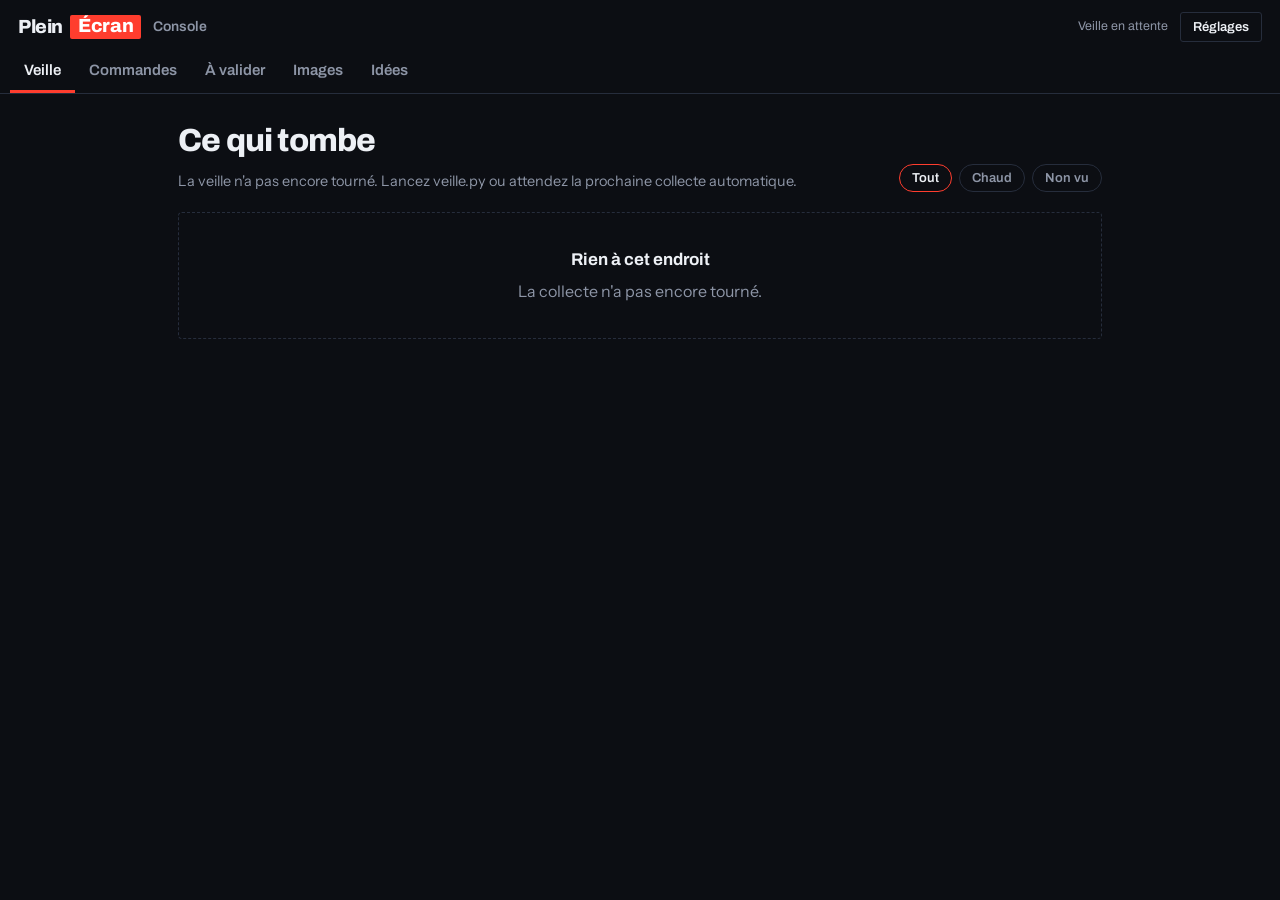
==== console/index.html @ 0e2e40b4 "Add files via upload" ====
<!DOCTYPE html>
<html lang="fr">
<head>
<meta charset="utf-8">
<meta name="viewport" content="width=device-width, initial-scale=1, viewport-fit=cover">
<title>Console — Plein Écran</title>
<meta name="theme-color" content="#0C0E13">
<link rel="manifest" href="manifest.webmanifest">
<link rel="apple-touch-icon" href="icone.png">
<link rel="preconnect" href="https://fonts.googleapis.com">
<link rel="preconnect" href="https://fonts.gstatic.com" crossorigin>
<link href="https://fonts.googleapis.com/css2?family=Archivo:wght@400;500;600;700;800&family=Instrument+Sans:wght@400;500;600&display=swap" rel="stylesheet">
<link rel="stylesheet" href="console.css">
</head>
<body>

<header class="barre">
  <div class="barre-corps">
    <a class="marque" href="../index.html" title="Voir le site">
      <span class="marque-mot">Plein</span><span class="marque-bloc">Écran</span>
    </a>
    <span class="barre-titre">Console</span>
    <span class="etat" id="etat">Chargement</span>
    <button class="bouton-fin" id="ouvrir-reglages" type="button" aria-label="Réglages">Réglages</button>
  </div>
  <nav class="onglets" id="onglets" aria-label="Sections">
    <button class="onglet actif" data-vue="veille" type="button">Veille<span class="pastille" id="pastille-veille"></span></button>
    <button class="onglet" data-vue="commandes" type="button">Commandes<span class="pastille" id="pastille-commandes"></span></button>
    <button class="onglet" data-vue="validation" type="button">À valider<span class="pastille" id="pastille-validation"></span></button>
    <button class="onglet" data-vue="images" type="button">Images<span class="pastille" id="pastille-images"></span></button>
    <button class="onglet" data-vue="idees" type="button">Idées</button>
  </nav>
</header>

<main id="contenu">

  <!-- ============ VEILLE ============ -->
  <section class="vue active" id="vue-veille">
    <div class="entete-vue">
      <div>
        <h1>Ce qui tombe</h1>
        <p class="sous" id="maj-veille">Collecte toutes les deux heures.</p>
      </div>
      <div class="filtres-rapides">
        <button class="puce active" data-filtre="tout" type="button">Tout</button>
        <button class="puce" data-filtre="chaud" type="button">Chaud</button>
        <button class="puce" data-filtre="nouveau" type="button">Non vu</button>
      </div>
    </div>
    <div id="liste-veille"></div>
  </section>

  <!-- ============ COMMANDES ============ -->
  <section class="vue" id="vue-commandes">
    <div class="entete-vue">
      <div>
        <h1>Ce que j'écris</h1>
        <p class="sous">Les sujets que vous avez commandés, avec votre angle. Je les reprends à la prochaine session.</p>
      </div>
    </div>
    <div id="liste-commandes"></div>
  </section>

  <!-- ============ VALIDATION ============ -->
  <section class="vue" id="vue-validation">
    <div class="entete-vue">
      <div>
        <h1>À valider</h1>
        <p class="sous">Articles écrits, en attente de votre accord. Rien n'est en ligne avant.</p>
      </div>
    </div>
    <div id="liste-validation"></div>
  </section>

  <!-- ============ IMAGES ============ -->
  <section class="vue" id="vue-images">
    <div class="entete-vue">
      <div>
        <h1>Images</h1>
        <p class="sous">Licence vérifiée automatiquement. Vous jugez la pertinence.</p>
      </div>
    </div>
    <div id="liste-images"></div>
  </section>

  <!-- ============ IDÉES ============ -->
  <section class="vue" id="vue-idees">
    <div class="entete-vue">
      <div>
        <h1>Boîte à idées</h1>
        <p class="sous">En vrac, sans mise en forme. Je pioche dedans quand il faut produire.</p>
      </div>
    </div>

    <form class="carte-saisie" id="form-idee">
      <div class="rang">
        <label class="champ">
          <span>Type</span>
          <select id="idee-type">
            <option value="article">Article</option>
            <option value="edito">Édito du jour</option>
            <option value="retro">Encore jouable ?</option>
          </select>
        </label>
        <label class="champ large">
          <span>Sujet, jeu, ou angle</span>
          <input type="text" id="idee-titre" placeholder="Ex. Les remakes qui suppriment les temps de chargement" required>
        </label>
      </div>
      <label class="champ">
        <span>Votre point de vue, en vrac</span>
        <textarea id="idee-note" rows="4" placeholder="Ce que vous en pensez, ce qu'il faut dire, ce qu'il ne faut surtout pas dire, un souvenir, une comparaison."></textarea>
      </label>
      <div class="rang fin">
        <button class="bouton" type="submit">Ajouter à la boîte</button>
      </div>
    </form>

    <div class="groupes-idees">
      <div>
        <h2 class="titre-groupe">Édito <span class="compte" id="compte-edito"></span></h2>
        <p class="sous">Un par jour. Si la boîte est vide, j'écris sur l'actu la plus chaude du moment.</p>
        <div id="liste-edito"></div>
      </div>
      <div>
        <h2 class="titre-groupe">Encore jouable ? <span class="compte" id="compte-retro"></span></h2>
        <p class="sous">Jeux, genres, angles d'approche que vous voulez voir traités.</p>
        <div id="liste-retro"></div>
      </div>
      <div>
        <h2 class="titre-groupe">Articles <span class="compte" id="compte-article"></span></h2>
        <p class="sous">Sujets hors actualité chaude.</p>
        <div id="liste-idees-article"></div>
      </div>
    </div>
  </section>

</main>

<!-- ============ RÉGLAGES ============ -->
<dialog id="reglages">
  <form method="dialog" class="panneau-reglages">
    <h2>Réglages</h2>

    <section>
      <h3>Synchronisation entre appareils</h3>
      <p class="sous">Vos notes sont enregistrées sur cet appareil. Pour les retrouver sur le téléphone comme sur le PC, la console écrit dans votre dépôt GitHub.</p>
      <label class="champ">
        <span>Dépôt (format pseudo/nom-du-depot)</span>
        <input type="text" id="reg-depot" placeholder="vieuxjoueur/plein-ecran">
      </label>
      <label class="champ">
        <span>Jeton d'accès personnel</span>
        <input type="password" id="reg-jeton" placeholder="github_pat_…" autocomplete="off">
      </label>
      <p class="avertissement">Créez un jeton <strong>à portée restreinte</strong> : un seul dépôt, permission Contents en lecture et écriture, rien d'autre. Il reste sur cet appareil et n'est envoyé qu'à GitHub. À saisir vous-même, sur chaque appareil.</p>
      <div class="rang">
        <button class="bouton-creux" id="tester-sync" type="button">Tester la connexion</button>
        <button class="bouton-creux" id="tirer-sync" type="button">Récupérer</button>
        <button class="bouton-creux" id="pousser-sync" type="button">Envoyer</button>
      </div>
      <p class="retour" id="retour-sync"></p>
    </section>

    <section>
      <h3>Notifications</h3>
      <p class="sous">Alerte sur cet appareil quand un sujet chaud apparaît, tant que la console est ouverte ou installée. Pour être prévenu console fermée, c'est le courriel envoyé par la veille qui prend le relais.</p>
      <div class="rang">
        <button class="bouton-creux" id="activer-notifs" type="button">Autoriser les notifications</button>
      </div>
      <p class="retour" id="retour-notifs"></p>
    </section>

    <section>
      <h3>Données</h3>
      <div class="rang">
        <button class="bouton-creux" id="exporter" type="button">Exporter en JSON</button>
        <button class="bouton-creux danger" id="vider" type="button">Tout effacer</button>
      </div>
    </section>

    <div class="rang fin">
      <button class="bouton" value="fermer">Fermer</button>
    </div>
  </form>
</dialog>

<div class="toast" id="toast" role="status" aria-live="polite"></div>

<script src="veille.js"></script>
<script src="attente.js"></script>
<script src="console.js"></script>
</body>
</html>
---- console/console.css ----
/* Console éditoriale — Plein Écran
   Même système de couleurs que le site, densité d'un outil de travail. */

:root {
  --nuit:     #0C0E13;
  --panneau:  #141822;
  --panneau2: #1B2130;
  --trait:    #262D3C;
  --blanc:    #EDF0F5;
  --gris:     #8D95A6;
  --signal:   #FF3D2E;
  --data:     #4DA3FF;
  --vert:     #35D48A;
  --ambre:    #FFB020;
  --titre: "Archivo", "Helvetica Neue", Arial, sans-serif;
  --texte: "Instrument Sans", "Segoe UI", system-ui, sans-serif;
}

* { box-sizing: border-box; }

body {
  margin: 0;
  background: var(--nuit);
  color: var(--blanc);
  font-family: var(--texte);
  font-size: 16px;
  line-height: 1.55;
  -webkit-font-smoothing: antialiased;
  padding-bottom: env(safe-area-inset-bottom);
}

@media (prefers-reduced-motion: reduce) { * { transition: none !important; animation: none !important; } }

:focus-visible { outline: 3px solid var(--data); outline-offset: 2px; }
a { color: var(--data); }

/* ---------- Barre et onglets ---------- */

.barre { position: sticky; top: 0; z-index: 20; background: var(--nuit); border-bottom: 1px solid var(--trait); padding-top: env(safe-area-inset-top); }
.barre-corps { display: flex; align-items: center; gap: 12px; padding: 12px 18px 10px; }
.marque { display: flex; align-items: center; text-decoration: none; }
.marque-mot { font-family: var(--titre); font-weight: 800; font-size: 19px; letter-spacing: -.02em; color: var(--blanc); }
.marque-bloc {
  font-family: var(--titre); font-weight: 800; font-size: 19px; line-height: 1.1;
  letter-spacing: -.02em; color: #fff; background: var(--signal);
  padding: 1px 8px 3px; margin-left: 7px; border-radius: 2px; display: inline-block;
}
.barre-titre { font-family: var(--titre); font-weight: 600; font-size: 14px; color: var(--gris); }
.etat { margin-left: auto; font-family: var(--titre); font-size: 12.5px; color: var(--gris); }
.bouton-fin { background: none; border: 1px solid var(--trait); color: var(--blanc); font-family: var(--titre); font-weight: 600; font-size: 13px; padding: 7px 12px; border-radius: 3px; cursor: pointer; }

.onglets { display: flex; gap: 0; overflow-x: auto; padding: 0 10px; scrollbar-width: none; }
.onglets::-webkit-scrollbar { display: none; }
.onglet {
  position: relative; background: none; border: none; border-bottom: 3px solid transparent;
  color: var(--gris); font-family: var(--titre); font-weight: 600; font-size: 15px;
  padding: 10px 14px 12px; cursor: pointer; white-space: nowrap;
}
.onglet.actif { color: var(--blanc); border-bottom-color: var(--signal); }
.pastille { display: none; background: var(--signal); color: #fff; font-size: 11px; border-radius: 9px; padding: 1px 6px; margin-left: 7px; vertical-align: 2px; }
.pastille.visible { display: inline-block; }

/* ---------- Vues ---------- */

#contenu { max-width: 960px; margin: 0 auto; padding: 22px 18px 70px; }
.vue { display: none; }
.vue.active { display: block; }

.entete-vue { display: flex; justify-content: space-between; align-items: flex-end; gap: 16px; flex-wrap: wrap; margin-bottom: 20px; }
.entete-vue h1 { font-family: var(--titre); font-weight: 800; font-size: clamp(24px, 5vw, 32px); letter-spacing: -.025em; margin: 0 0 4px; }
.sous { color: var(--gris); font-size: 14.5px; margin: 0; max-width: 62ch; }

.filtres-rapides { display: flex; gap: 7px; }
.puce { background: none; border: 1px solid var(--trait); color: var(--gris); font-family: var(--titre); font-weight: 600; font-size: 13px; padding: 6px 12px; border-radius: 20px; cursor: pointer; }
.puce.active { border-color: var(--signal); color: var(--blanc); }

/* ---------- Cartes de sujet ---------- */

.sujet { border: 1px solid var(--trait); border-radius: 4px; background: var(--panneau); padding: 16px 18px; margin-bottom: 12px; }
.sujet.chaud { border-left: 4px solid var(--signal); }
.sujet.traite { opacity: .5; }
.sujet-tete { display: flex; align-items: flex-start; gap: 12px; }
.sujet h3 { font-family: var(--titre); font-weight: 700; font-size: 17.5px; line-height: 1.24; margin: 0 0 7px; flex: 1; }
.sujet h3 a { color: var(--blanc); text-decoration: none; }
.sujet h3 a:hover { color: var(--signal); }
.thermo { font-family: var(--titre); font-weight: 800; font-size: 13px; color: var(--signal); border: 1px solid var(--signal); border-radius: 3px; padding: 2px 7px; white-space: nowrap; }
.thermo.tiede { color: var(--ambre); border-color: var(--ambre); }
.thermo.froid { color: var(--gris); border-color: var(--trait); }
.meta { font-size: 13.5px; color: var(--gris); margin: 0 0 10px; }
.liens-sources { display: flex; flex-wrap: wrap; gap: 6px; margin-bottom: 12px; }
.lien-source { font-family: var(--titre); font-weight: 600; font-size: 12px; color: var(--data); border: 1px solid rgba(77,163,255,.3); border-radius: 3px; padding: 2px 7px; text-decoration: none; }
.lien-source:hover { border-color: var(--data); }

.actions { display: flex; flex-wrap: wrap; gap: 8px; }
.bouton, .bouton-creux {
  font-family: var(--titre); font-weight: 700; font-size: 14px; padding: 9px 16px;
  border-radius: 3px; cursor: pointer; border: 1px solid var(--signal); background: var(--signal); color: #fff;
}
.bouton:hover { background: #E12E1F; border-color: #E12E1F; }
.bouton-creux { background: none; color: var(--blanc); border-color: var(--trait); font-weight: 600; }
.bouton-creux:hover { border-color: var(--blanc); }
.bouton-creux.danger { color: var(--signal); border-color: rgba(255,61,46,.4); }
.bouton-creux.vert { color: var(--vert); border-color: rgba(53,212,138,.4); }

.zone-angle { margin-top: 12px; display: none; }
.zone-angle.ouverte { display: block; }
.zone-angle textarea { width: 100%; }

/* ---------- Champs ---------- */

.champ { display: flex; flex-direction: column; gap: 5px; font-size: 14px; color: var(--gris); }
.champ span { font-family: var(--titre); font-weight: 600; font-size: 13px; }
.champ.large { flex: 1; }
input[type="text"], input[type="password"], select, textarea {
  width: 100%; background: var(--nuit); color: var(--blanc); border: 1px solid var(--trait);
  border-radius: 3px; padding: 10px 12px; font-family: var(--texte); font-size: 15px; resize: vertical;
}
input:focus, select:focus, textarea:focus { border-color: var(--data); outline: none; }

.rang { display: flex; gap: 12px; flex-wrap: wrap; align-items: flex-end; margin-bottom: 12px; }
.rang.fin { justify-content: flex-end; margin-bottom: 0; }

.carte-saisie { border: 1px solid var(--trait); border-radius: 4px; background: var(--panneau); padding: 18px; margin-bottom: 28px; }

/* ---------- Idées ---------- */

.groupes-idees { display: grid; gap: 30px; }
.titre-groupe { font-family: var(--titre); font-weight: 800; font-size: 19px; letter-spacing: -.02em; margin: 0 0 4px; }
.compte { font-family: var(--titre); font-weight: 600; font-size: 13px; color: var(--gris); }
.idee { border: 1px solid var(--trait); border-left: 3px solid var(--data); border-radius: 3px; background: var(--panneau); padding: 13px 15px; margin: 10px 0; }
.idee h4 { font-family: var(--titre); font-weight: 700; font-size: 16px; margin: 0 0 5px; }
.idee p { margin: 0 0 9px; font-size: 14.5px; color: var(--gris); white-space: pre-wrap; }
.idee .actions { gap: 6px; }
.idee .bouton-creux { font-size: 13px; padding: 6px 11px; }
.idee.utilisee { opacity: .45; border-left-color: var(--trait); }

/* ---------- Validation et images ---------- */

.avalider { border: 1px solid var(--trait); border-radius: 4px; background: var(--panneau); padding: 18px; margin-bottom: 14px; }
.avalider h3 { font-family: var(--titre); font-weight: 800; font-size: 20px; line-height: 1.15; margin: 0 0 8px; }
.avalider .chapo { font-size: 15px; color: var(--gris); margin: 0 0 12px; }
.apercu-image { display: grid; grid-template-columns: 190px minmax(0,1fr); gap: 16px; align-items: start; }
.apercu-image img { width: 100%; aspect-ratio: 16/9; object-fit: cover; border-radius: 3px; border: 1px solid var(--trait); }
.credit { font-size: 13px; color: var(--gris); margin: 0 0 10px; }
@media (max-width: 620px) { .apercu-image { grid-template-columns: 1fr; } }

.decision { font-family: var(--titre); font-weight: 700; font-size: 13px; padding: 3px 9px; border-radius: 3px; display: inline-block; margin-bottom: 8px; }
.decision.oui { background: var(--vert); color: #0C0E13; }
.decision.non { background: var(--signal); color: #fff; }

/* ---------- Vide, réglages, toast ---------- */

.vide { border: 1px dashed var(--trait); border-radius: 4px; padding: 34px 22px; text-align: center; color: var(--gris); }
.vide strong { display: block; font-family: var(--titre); font-size: 17px; color: var(--blanc); margin-bottom: 6px; }

dialog { border: 1px solid var(--trait); border-radius: 5px; background: var(--panneau); color: var(--blanc); max-width: 540px; width: calc(100% - 32px); padding: 0; }
dialog::backdrop { background: rgba(6,8,12,.72); }
.panneau-reglages { padding: 22px; }
.panneau-reglages h2 { font-family: var(--titre); font-weight: 800; font-size: 22px; margin: 0 0 18px; }
.panneau-reglages section { border-top: 1px solid var(--trait); padding: 18px 0; }
.panneau-reglages h3 { font-family: var(--titre); font-weight: 700; font-size: 16px; margin: 0 0 6px; }
.panneau-reglages .champ { margin-bottom: 12px; }
.avertissement { font-size: 13px; color: var(--ambre); border-left: 3px solid var(--ambre); padding-left: 12px; margin: 12px 0; }
.retour { font-size: 13.5px; color: var(--gris); margin: 10px 0 0; min-height: 1em; }
.retour.ok { color: var(--vert); }
.retour.erreur { color: var(--signal); }

.toast {
  position: fixed; left: 50%; bottom: 24px; transform: translateX(-50%) translateY(20px);
  background: var(--panneau2); border: 1px solid var(--trait); border-left: 4px solid var(--vert);
  color: var(--blanc); font-size: 14.5px; padding: 12px 18px; border-radius: 4px;
  opacity: 0; pointer-events: none; transition: opacity .18s, transform .18s; z-index: 50; max-width: 90vw;
}
.toast.visible { opacity: 1; transform: translateX(-50%) translateY(0); }
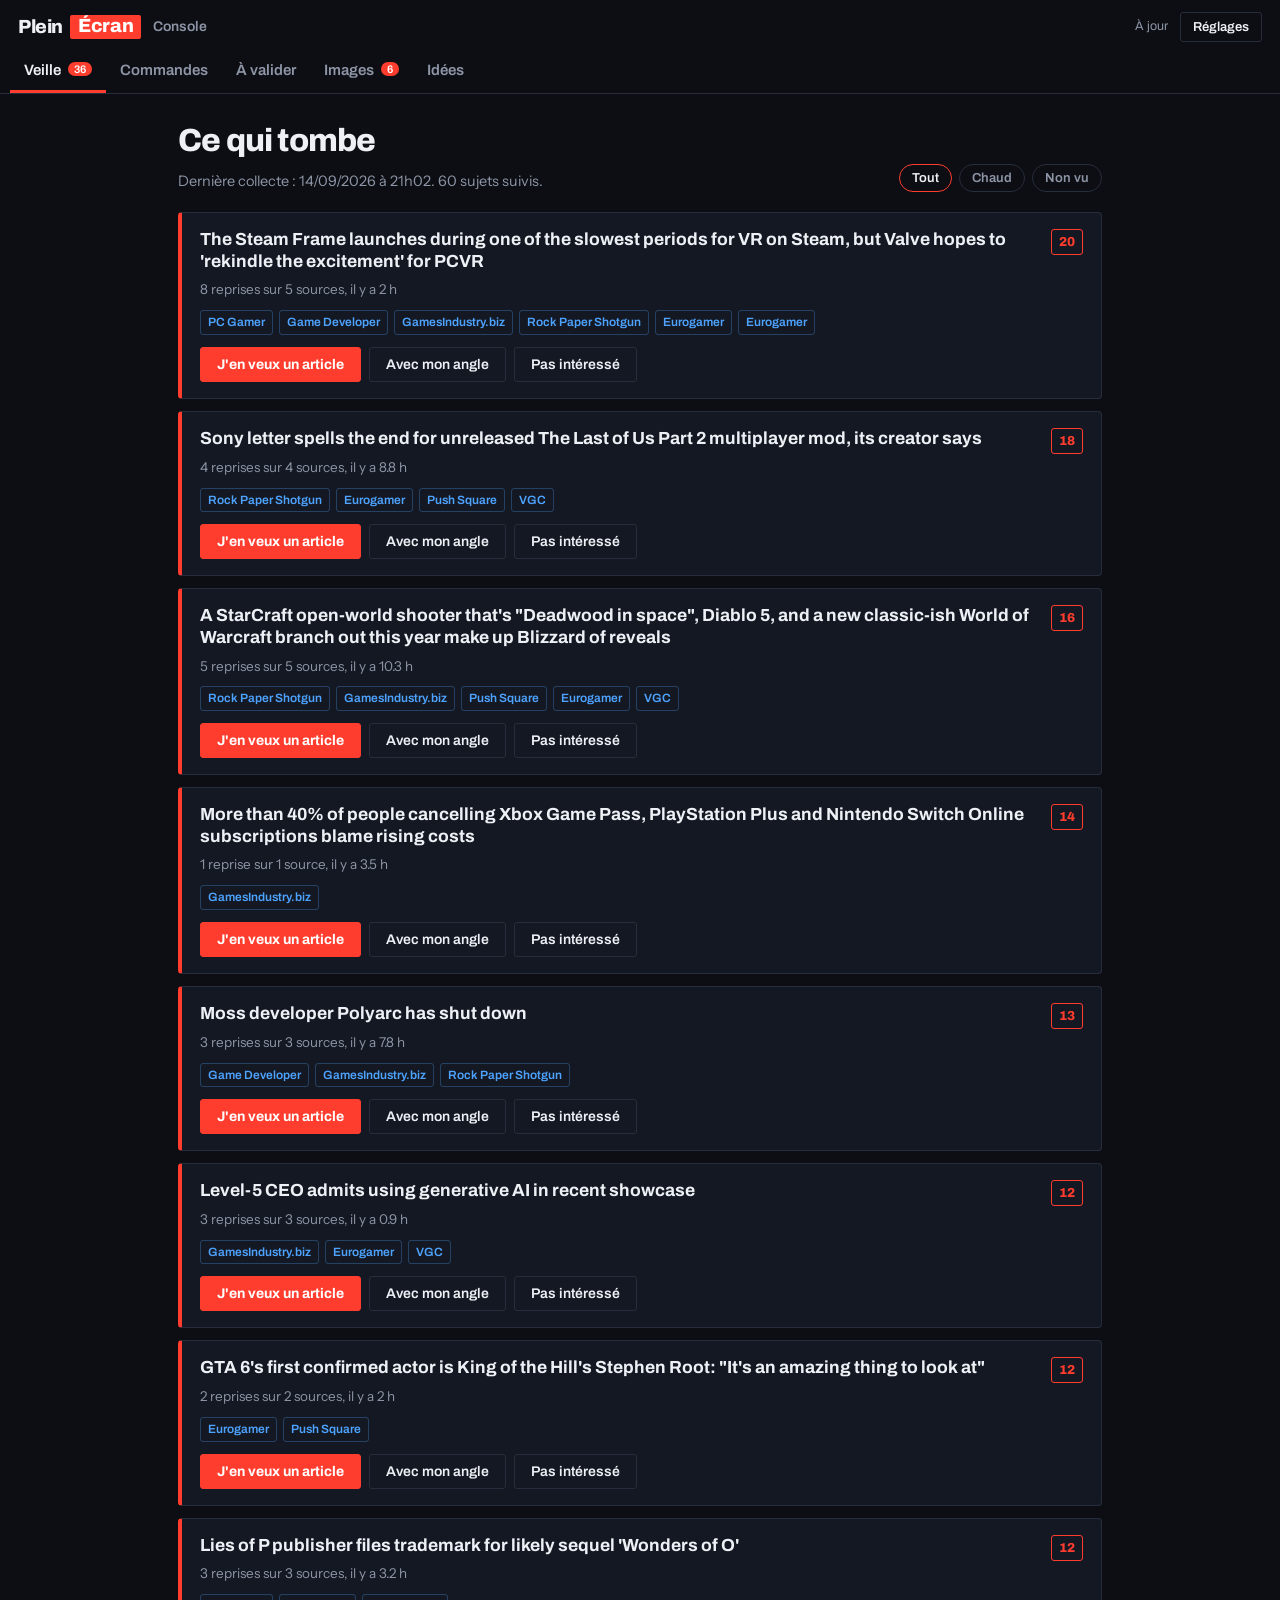
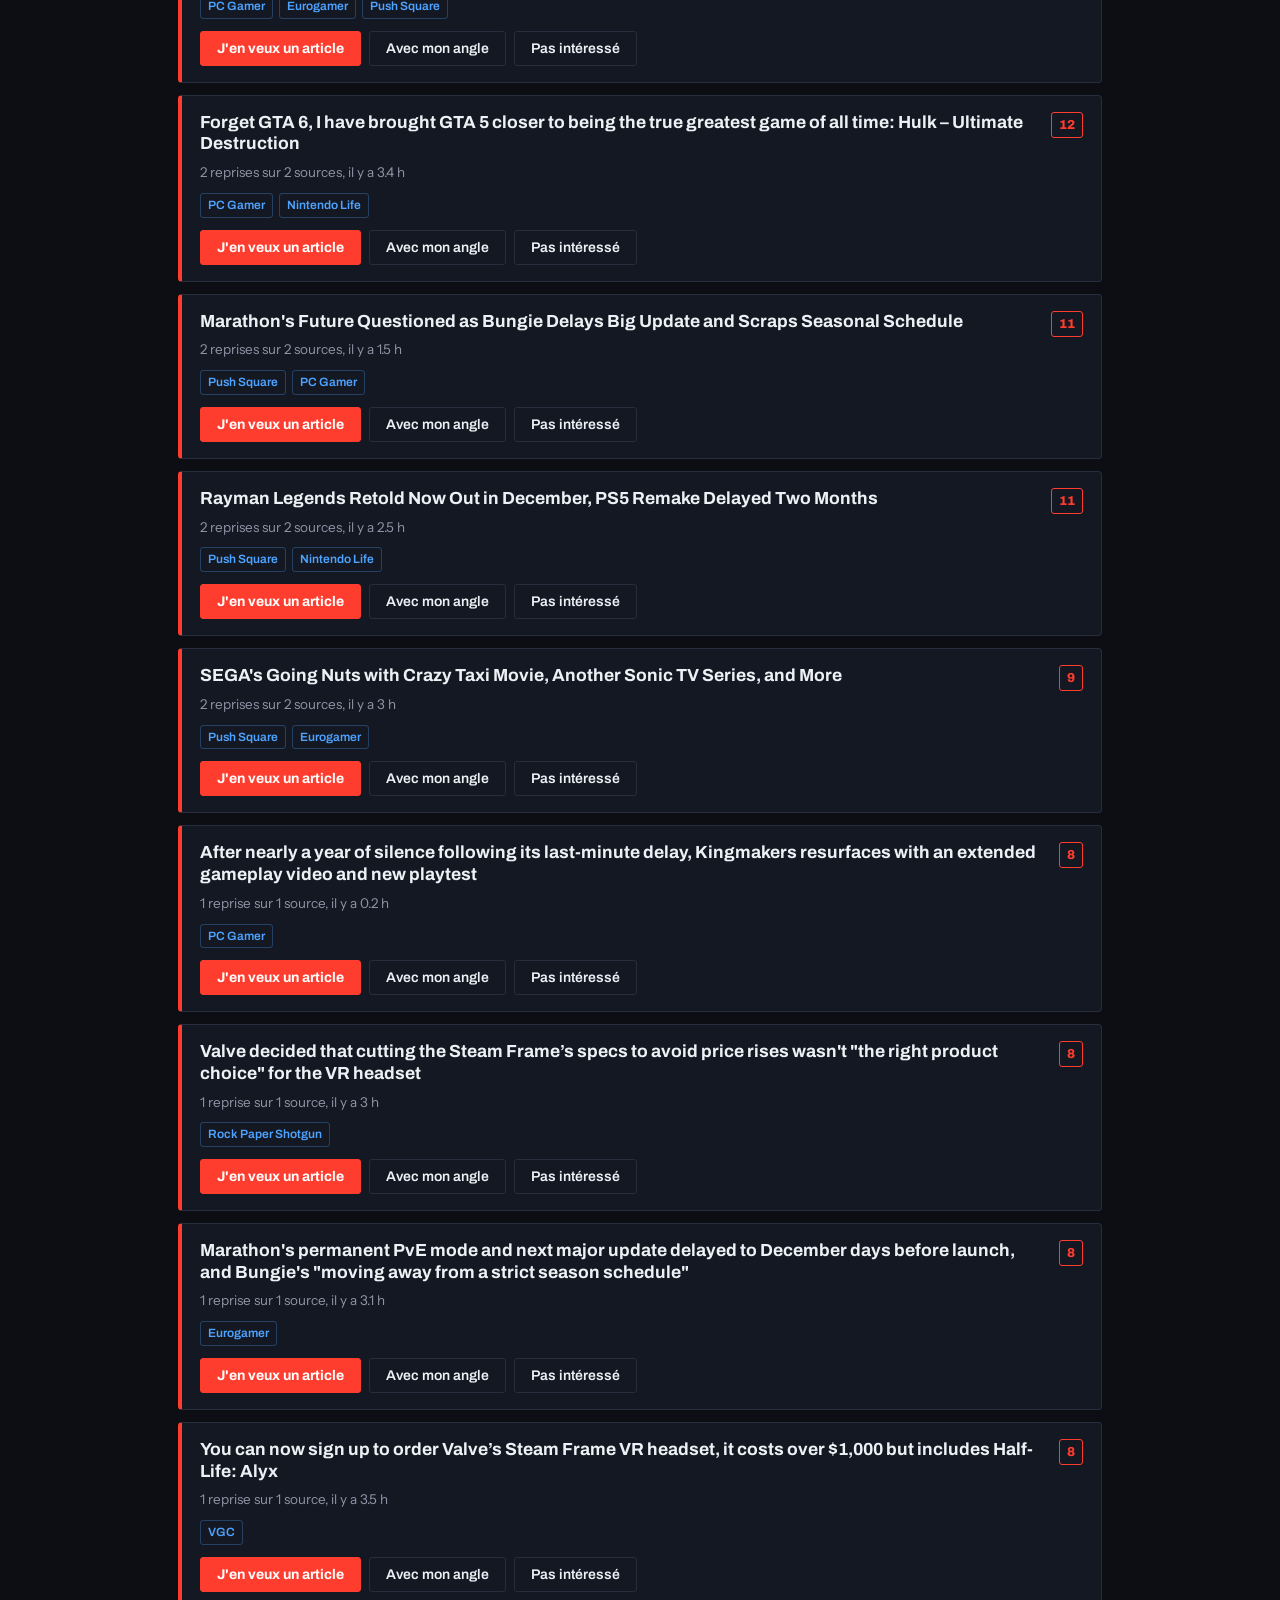
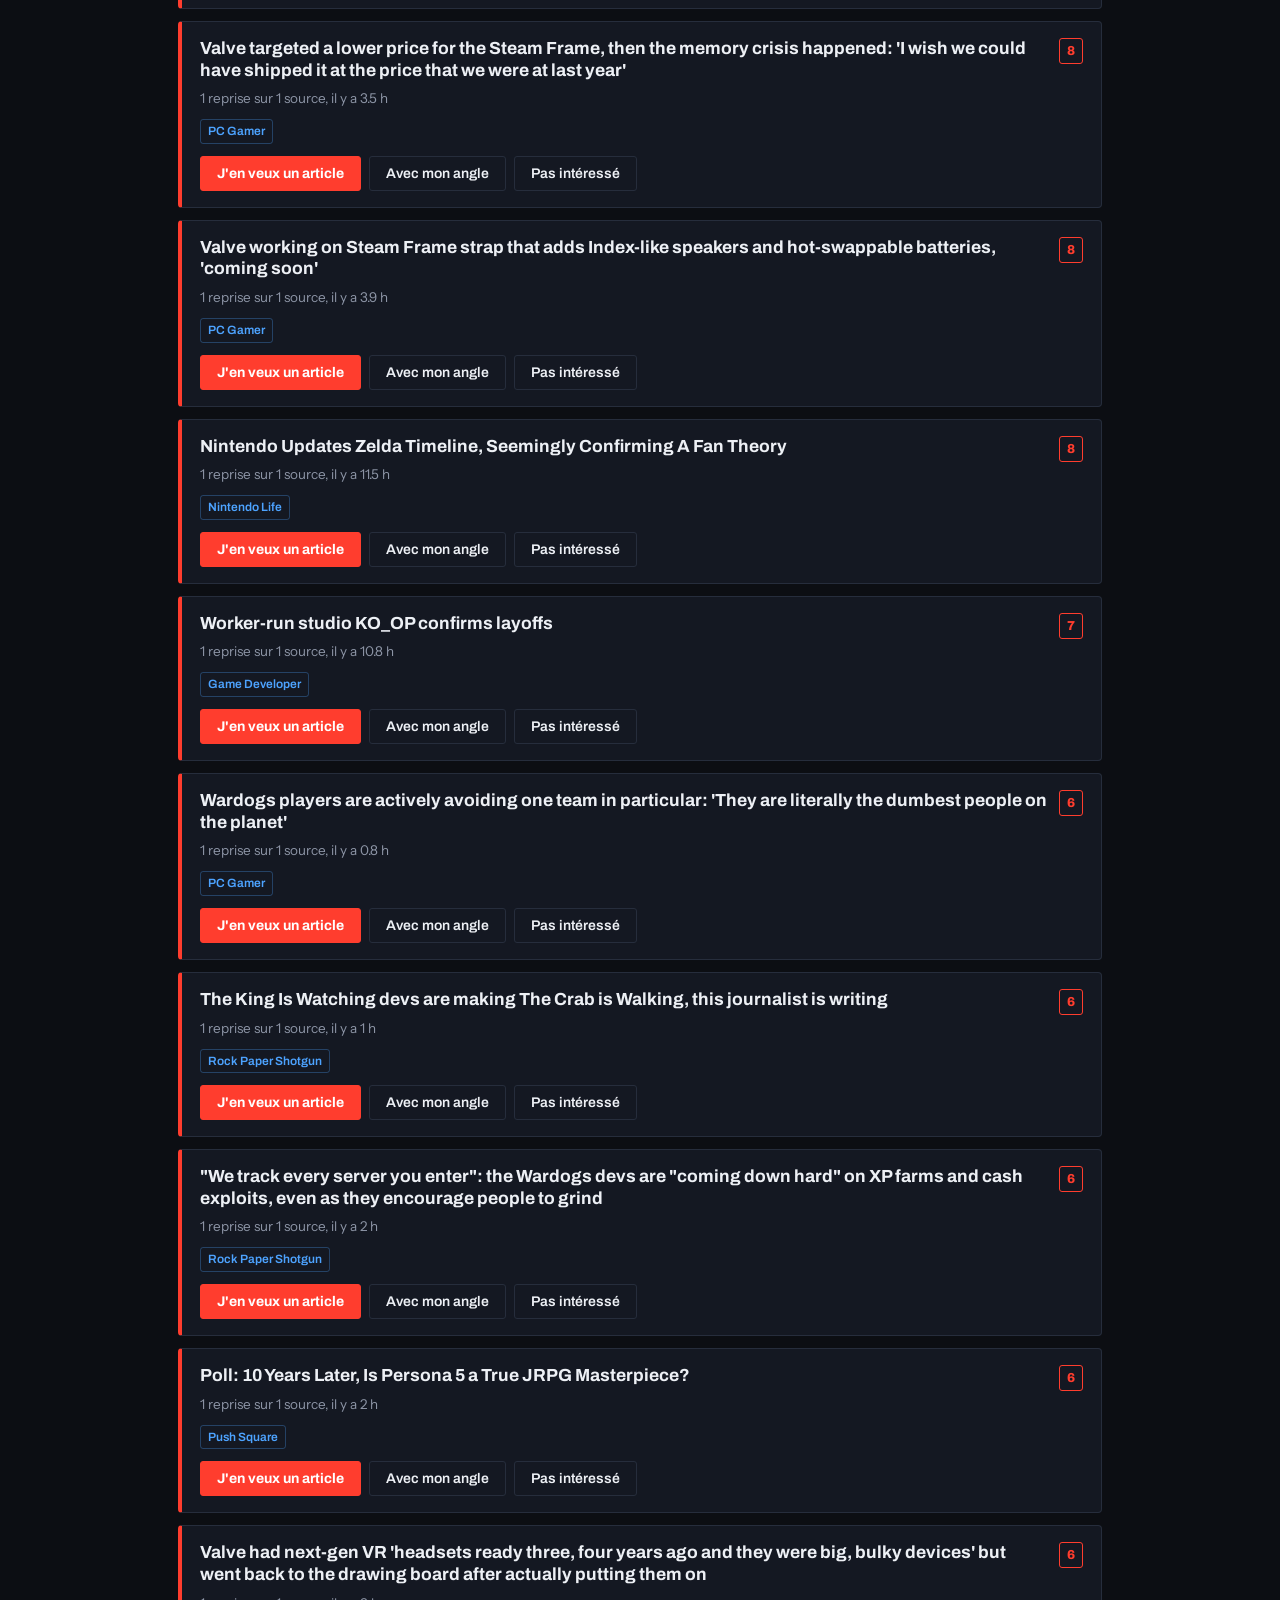
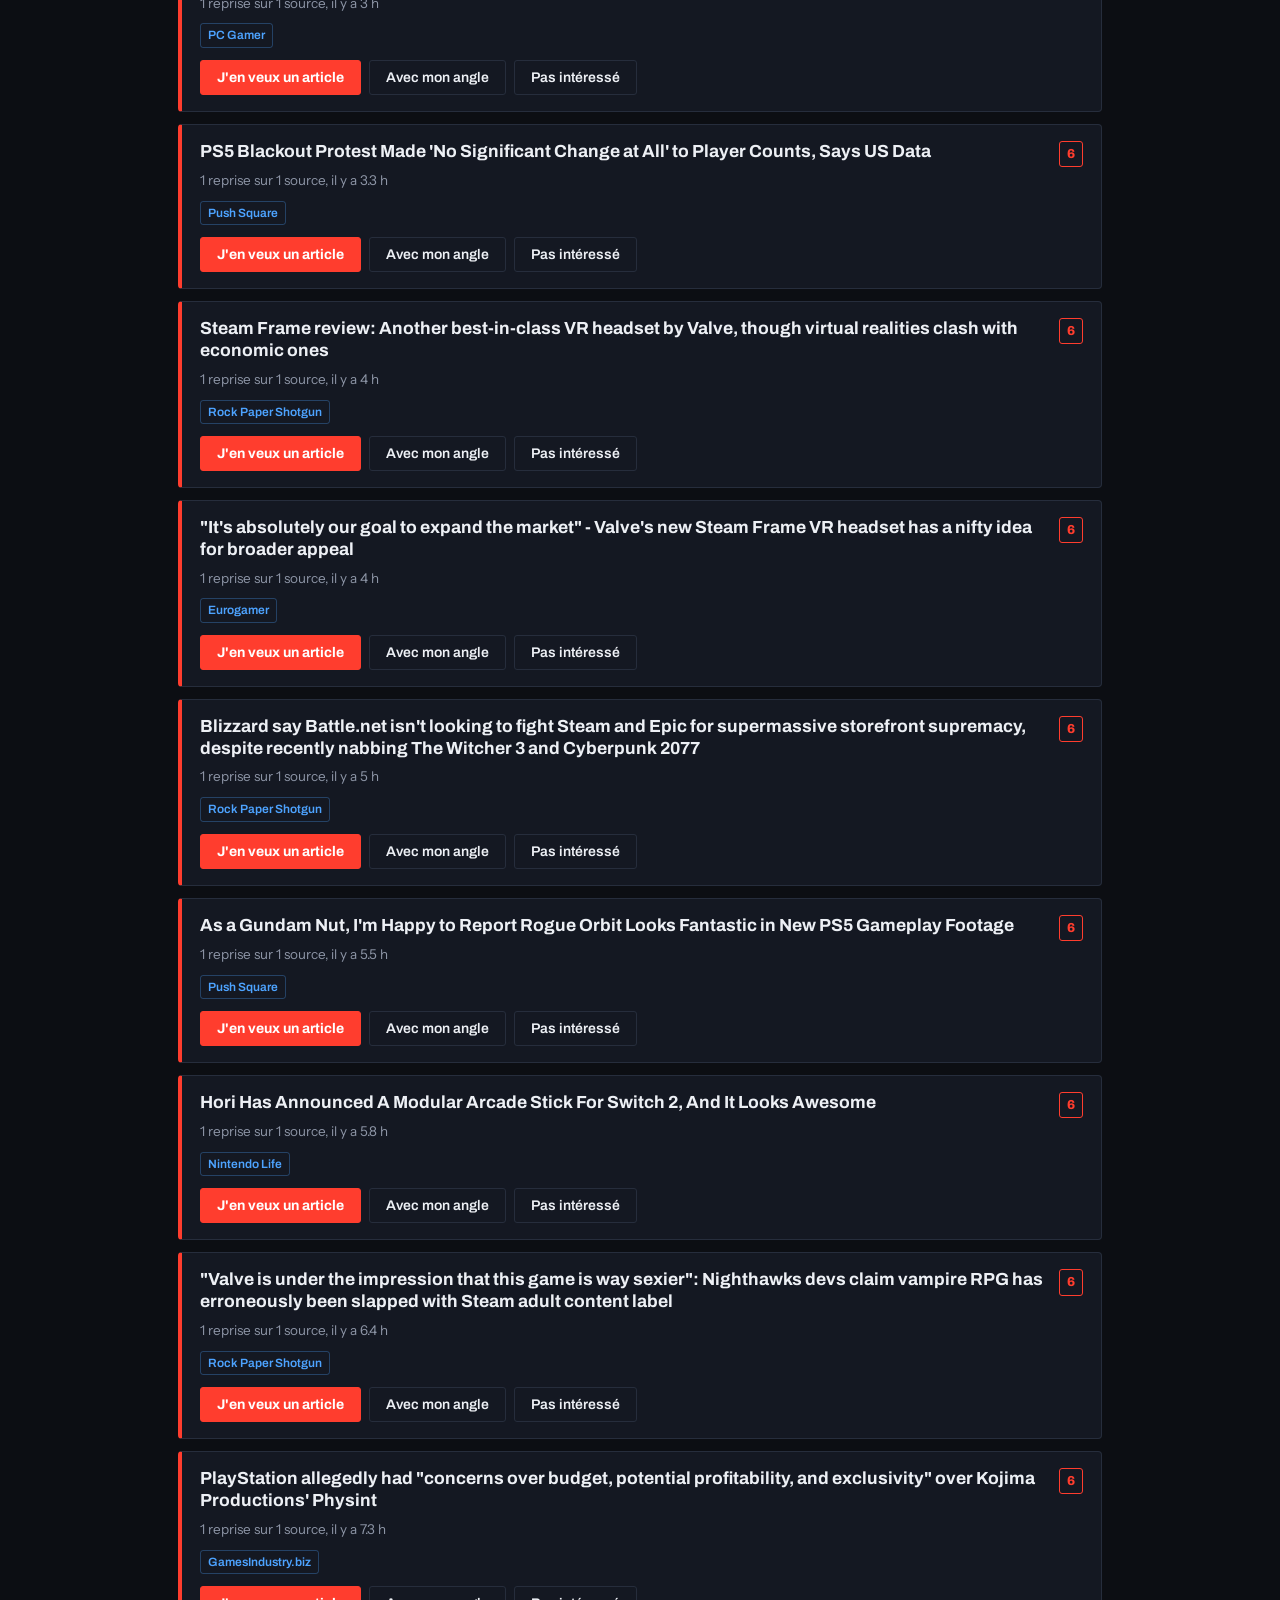
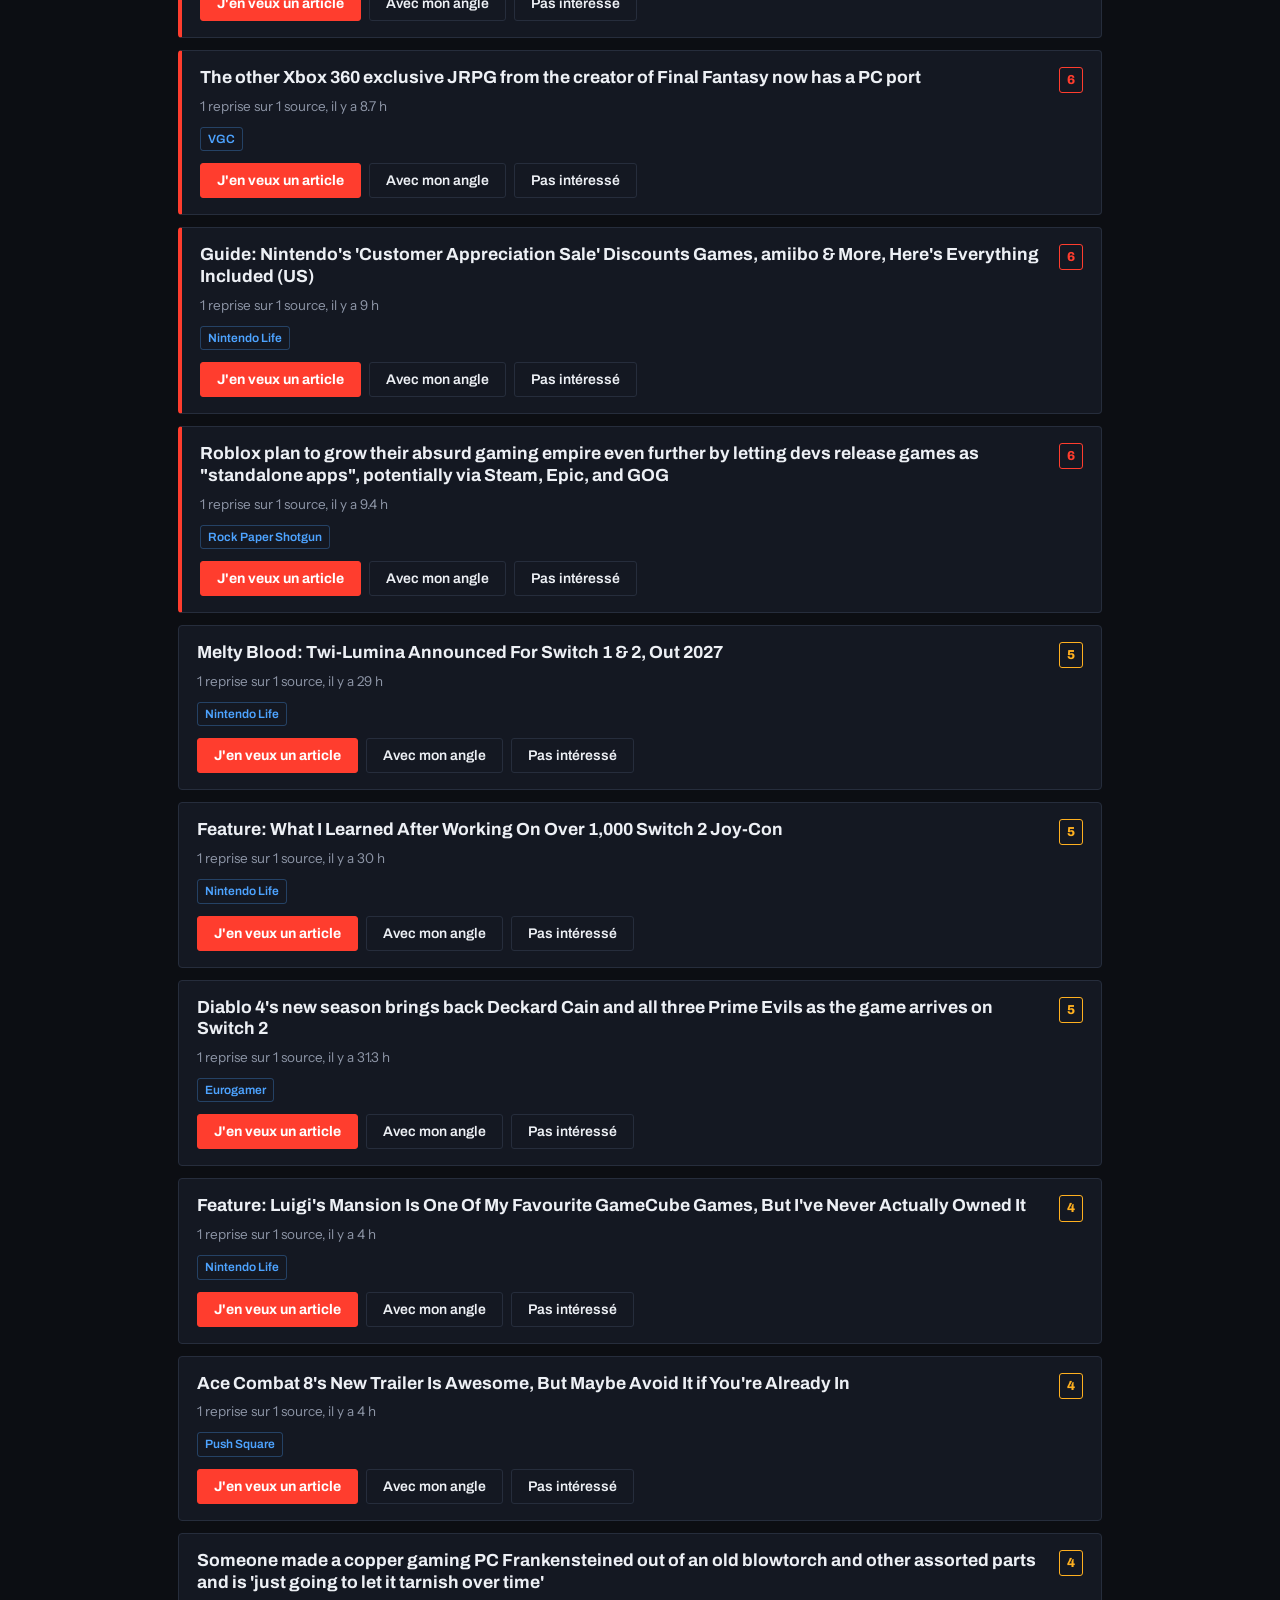
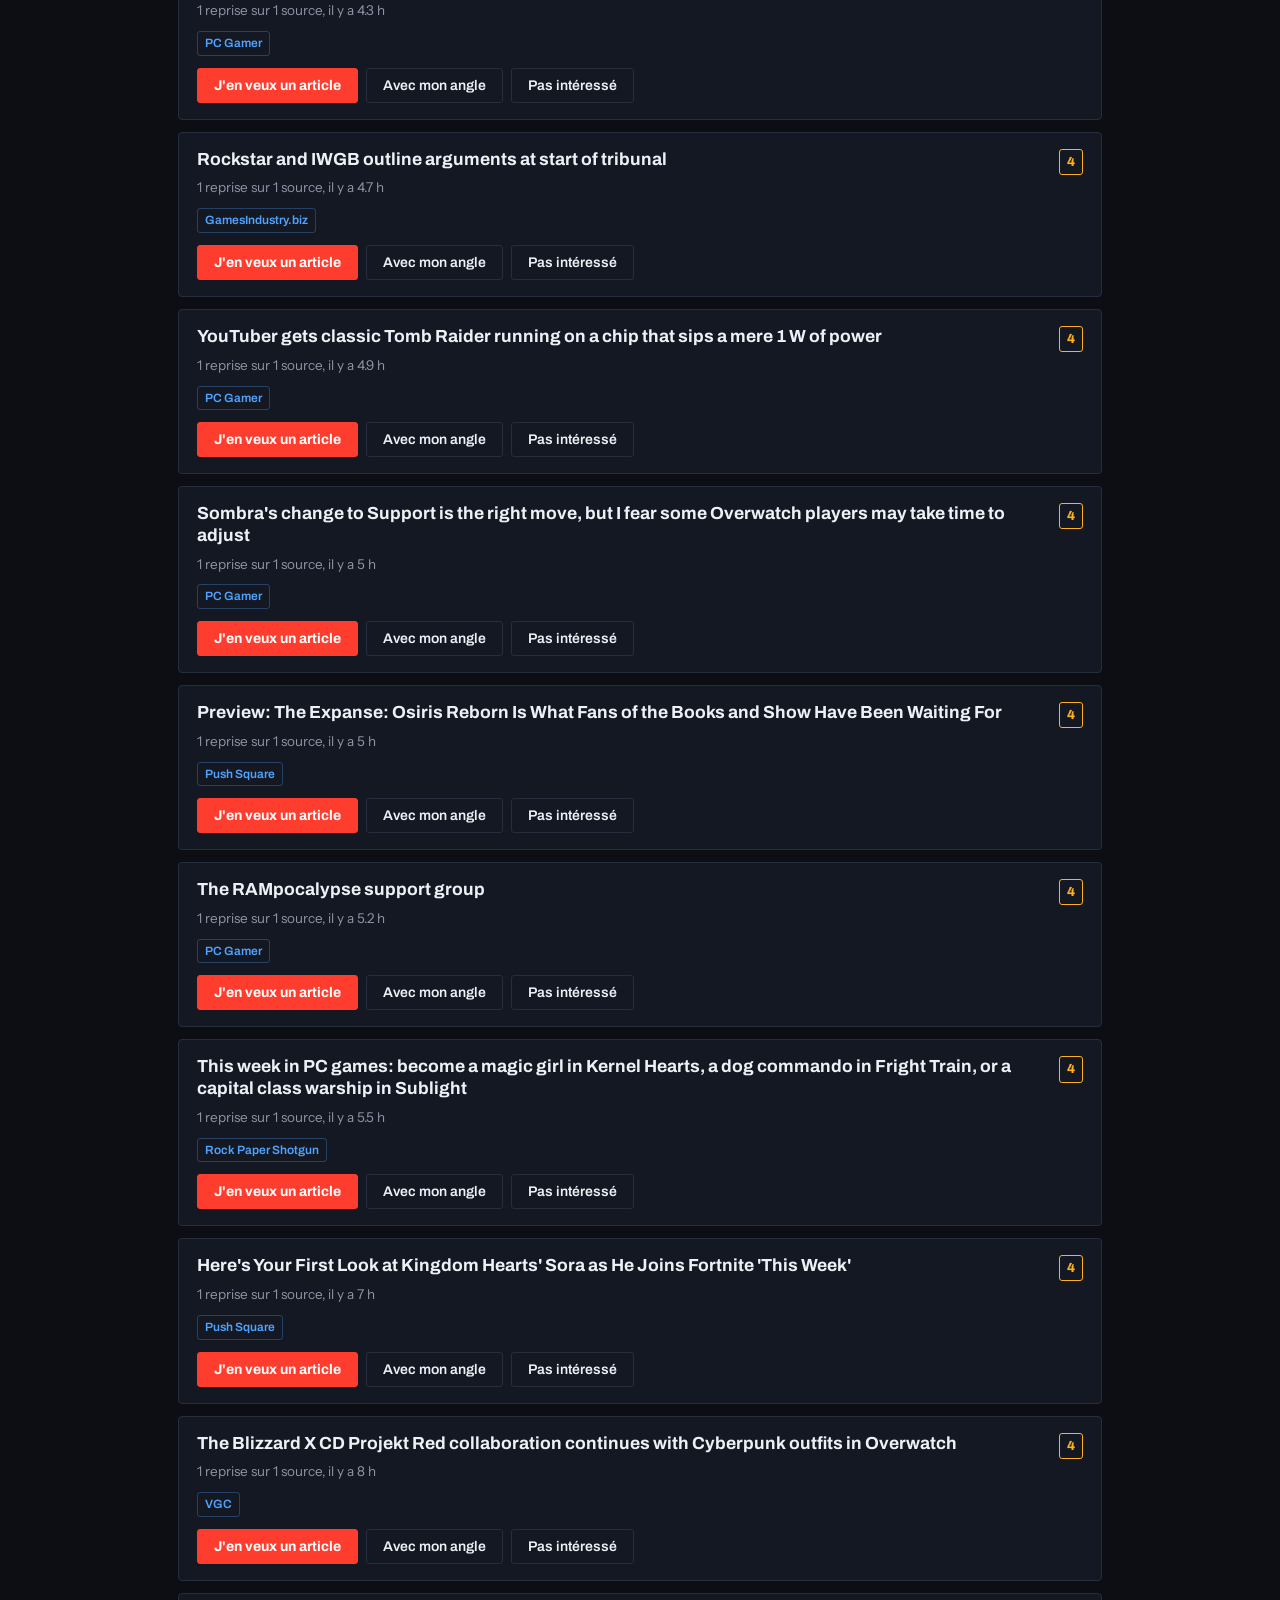
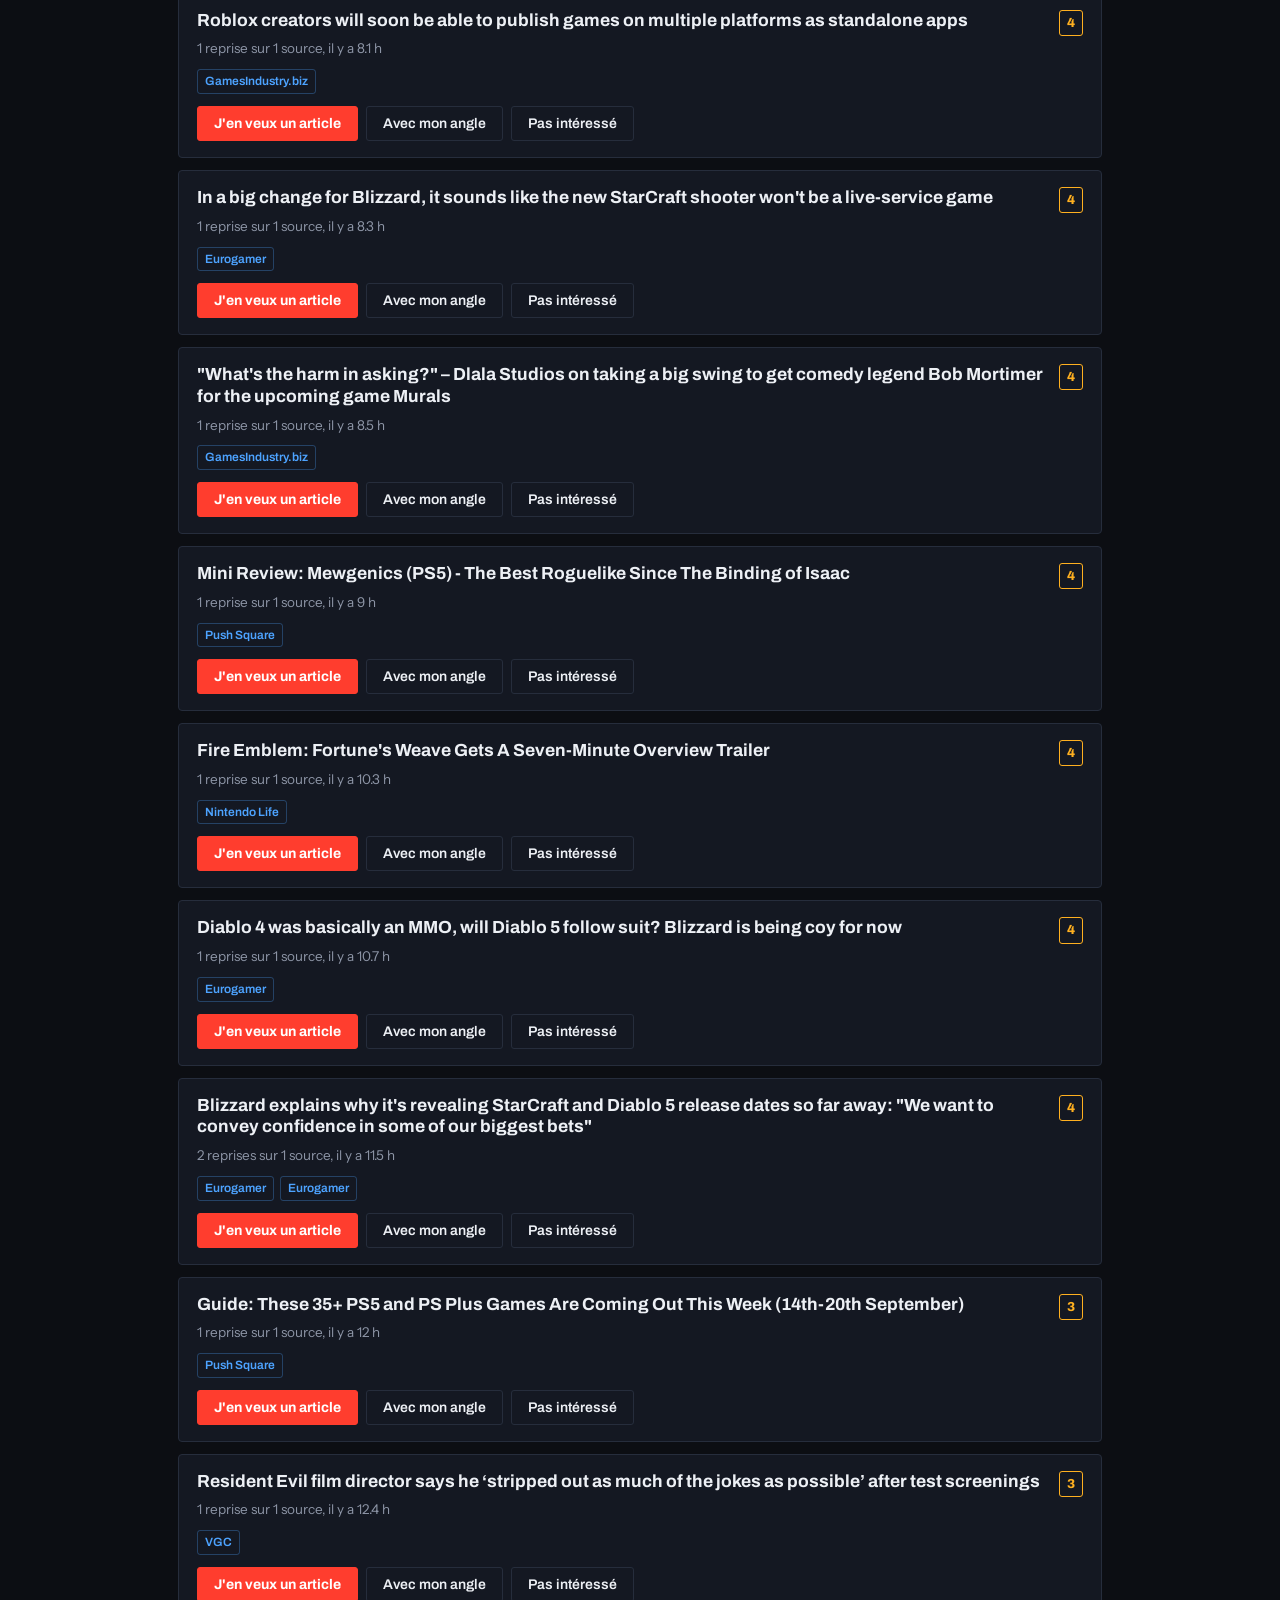
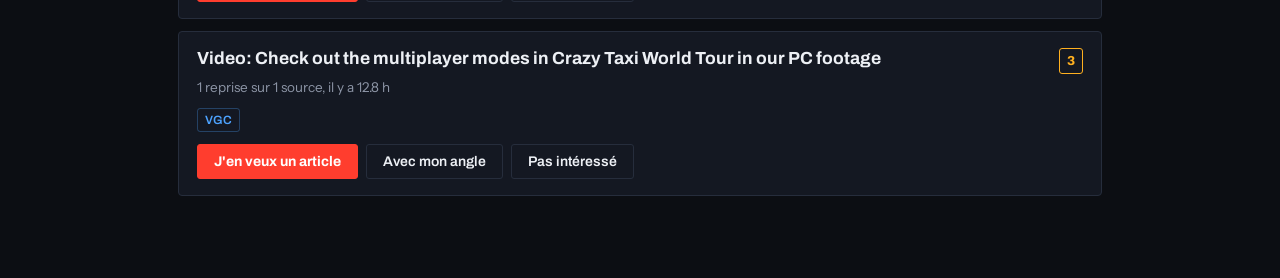
==== commit 90677c3b: "Add script tags for data.js and illustrations.js" ====
--- a/console/index.html
+++ b/console/index.html
@@ -186,7 +186,8 @@
 </dialog>
 
 <div class="toast" id="toast" role="status" aria-live="polite"></div>
-
+<script src="../assets/js/data.js"></script>
+<script src="../assets/js/illustrations.js"></script>
 <script src="veille.js"></script>
 <script src="attente.js"></script>
 <script src="console.js"></script>
